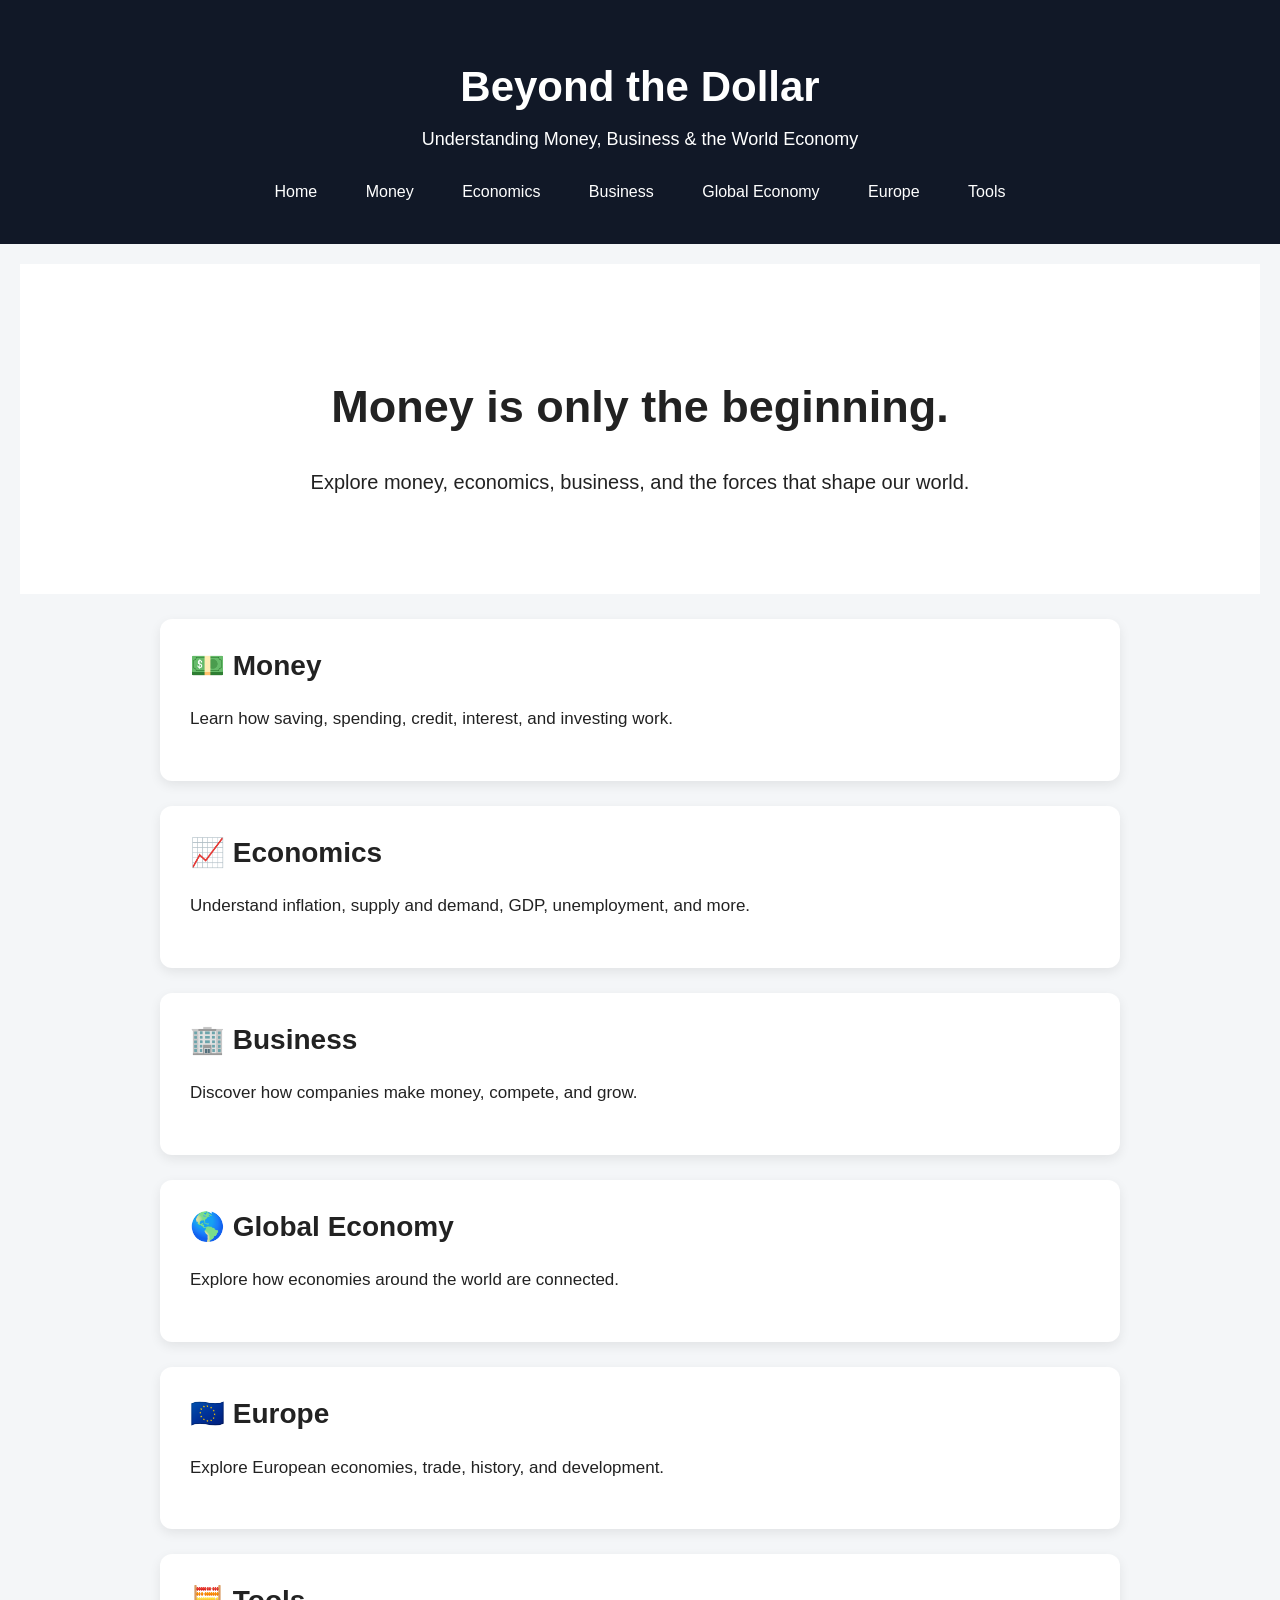
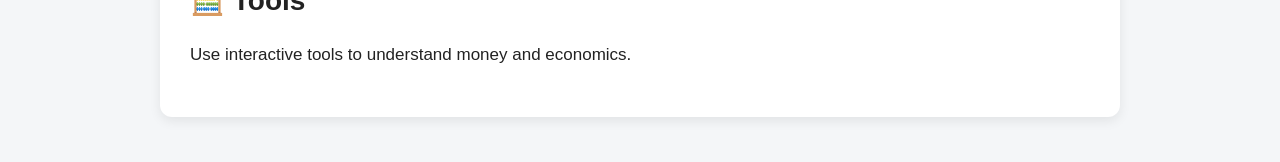
==== index.html @ 26385736 "Add files via upload" ====
<!DOCTYPE html>
<html lang="en">

<head>
    <meta charset="UTF-8">
    <meta name="viewport" content="width=device-width, initial-scale=1.0">

    <title>Beyond the Dollar</title>

    <link rel="stylesheet" href="style.css">
</head>

<body>

    <header>

    <h1>Beyond the Dollar</h1>

    <p>Understanding Money, Business & the World Economy</p>

    <nav>
    <a href="index.html">Home</a>
    <a href="money.html">Money</a>
    <a href="economics.html">Economics</a>
    <a href="business.html">Business</a>
    <a href="global.html">Global Economy</a>
    <a href="europe.html">Europe</a>
    <a href="tools.html">Tools</a>
</nav>

</header>

    <main>

        <section class="hero">
            <h2>Money is only the beginning.</h2>

            <p>
                Explore money, economics, business,
                and the forces that shape our world.
            </p>
        </section>

       <a href="money.html" class="card">
    <h2>💵 Money</h2>
    <p>
        Learn how saving, spending, credit,
        interest, and investing work.
    </p>
</a>

        <a href="economics.html" class="card">
    <h2>📈 Economics</h2>
    <p>
        Understand inflation, supply and demand,
        GDP, unemployment, and more.
    </p>
</a>

        <a href="business.html" class="card">
    <h2>🏢 Business</h2>
    <p>
        Discover how companies make money,
        compete, and grow.
    </p>
</a>

       <a href="global.html" class="card">
    <h2>🌎 Global Economy</h2>
    <p>
        Explore how economies around the world
        are connected.
    </p>
</a>
        <a href="europe.html" class="card">
    <h2>🇪🇺 Europe</h2>
    <p>
        Explore European economies, trade,
        history, and development.
    </p>
</a>
        <section class="card">
            <h2>🧮 Tools</h2>
            <p>
                Use interactive tools to understand
                money and economics.
            </p>
        </section>

    </main>

</body>
</html>
---- style.css ----
body {
    margin: 0;
    font-family: Arial, sans-serif;
    background-color: #f4f6f8;
    color: #222;
}

header {
    background-color: #111827;
    color: white;
    text-align: center;
    padding: 35px;
}

header h1 {
    font-size: 42px;
    margin-bottom: 10px;
}

header p {
    font-size: 18px;
}

.hero {
    background-color: white;
    text-align: center;
    padding: 80px 20px;
}

.hero h2 {
    font-size: 45px;
}

.hero p {
    font-size: 20px;
}
main {
    padding: 20px;
}
.card {
    background-color: white;
    padding: 30px;
    margin: 25px auto;
    max-width: 900px;
    border-radius: 12px;
    box-shadow: 0 4px 12px rgba(0, 0, 0, 0.08);
}

.card h2 {
    font-size: 28px;
    margin-top: 0;
}

.card h3 {
    font-size: 21px;
    margin-top: 25px;
}

.card p {
    font-size: 17px;
    line-height: 1.7;
}

nav {
    margin-top: 25px;
}

nav a {
    display: inline-block;
    color: white;
    text-decoration: none;
    margin: 0 8px;
    padding: 8px 14px;
    border-radius: 6px;
    font-size: 16px;
}

nav a:hover {
    background-color: #374151;
}

nav a:hover {
    text-decoration: underline;
}

.card {
    transition: transform 0.2s, box-shadow 0.2s;
}

a.card {
    display: block;
    color: inherit;
    text-decoration: none;
}

a.card:hover {
    transform: translateY(-4px);
    box-shadow: 0 8px 20px rgba(0, 0, 0, 0.12);
}

input {
    display: block;
    width: 250px;
    padding: 10px;
    margin-bottom: 15px;
    border: 1px solid #d1d5db;
    border-radius: 6px;
    font-size: 16px;
}

button {
    padding: 10px 20px;
    background-color: #111827;
    color: white;
    border: none;
    border-radius: 6px;
    font-size: 16px;
    cursor: pointer;
}

button:hover {
    background-color: #374151;
}

#result {
    font-size: 20px;
    font-weight: bold;
}
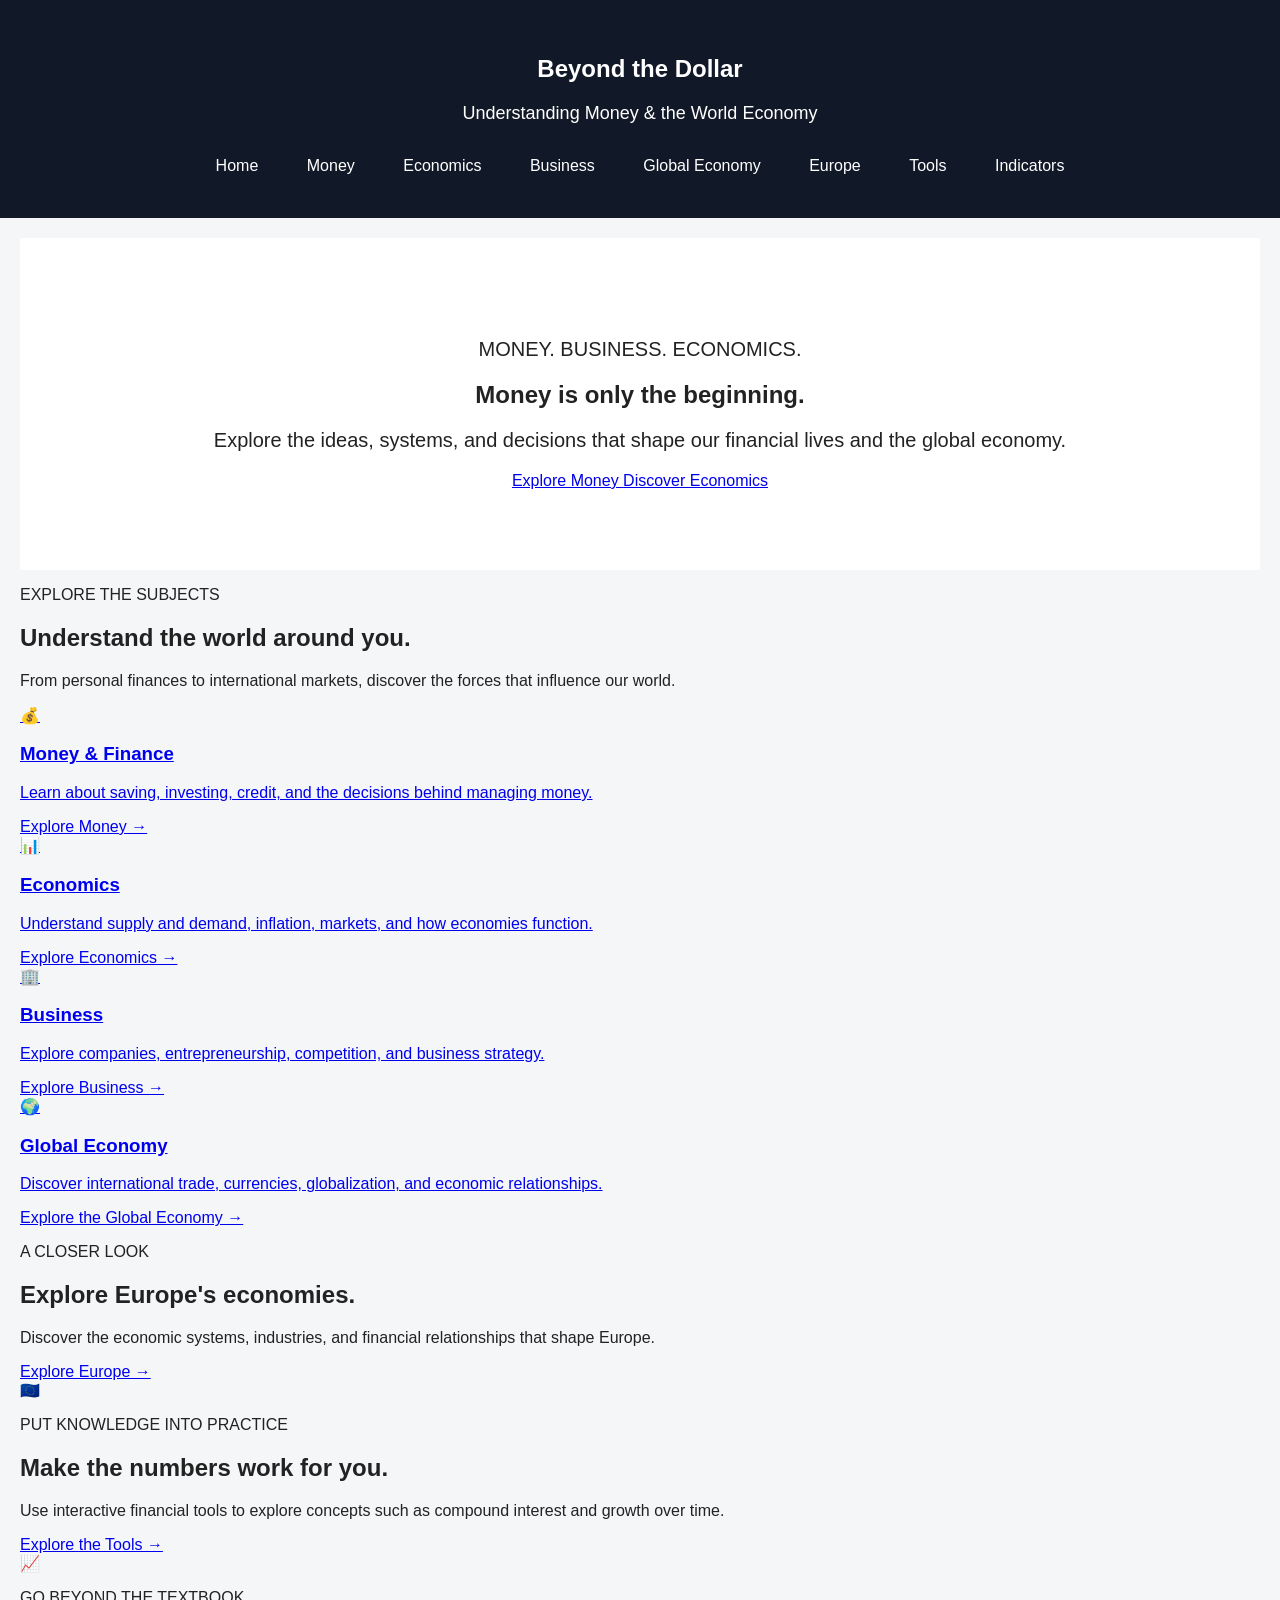
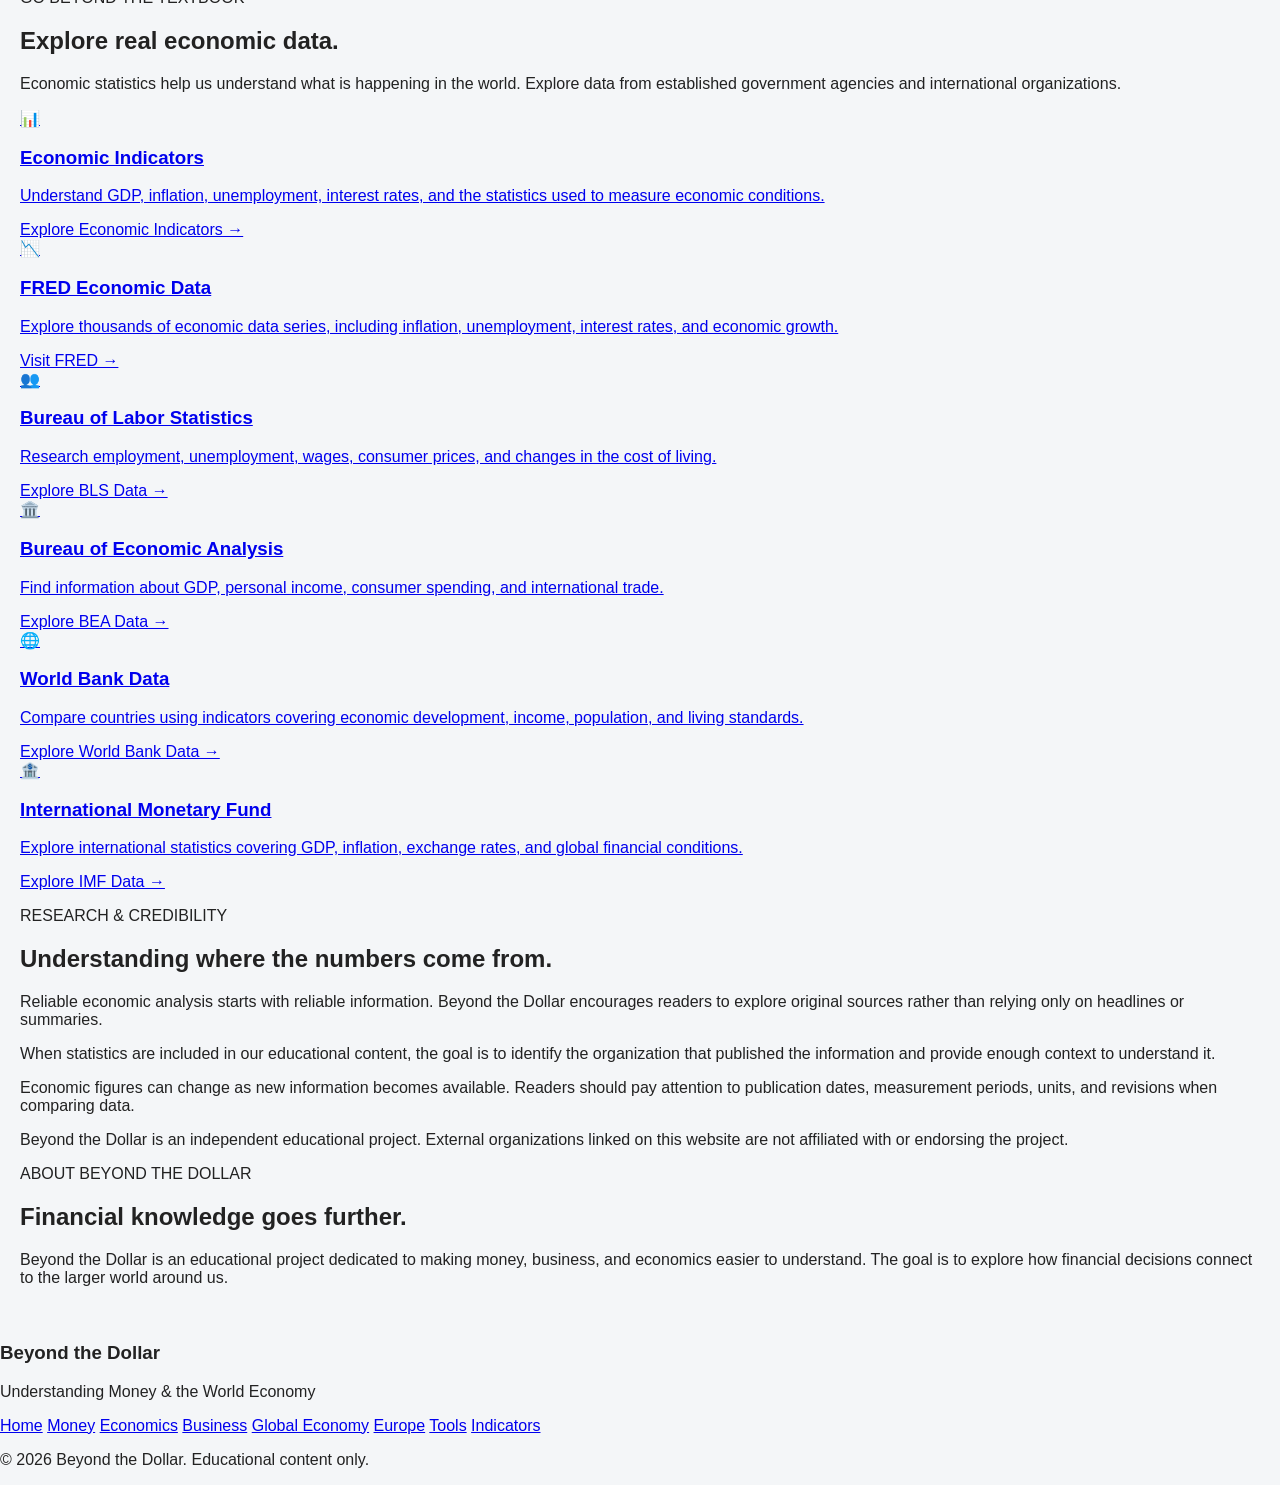
==== commit 22f19fd6: "Add files via upload" ====
--- a/index.html
+++ b/index.html
@@ -1,94 +1,318 @@
+
 <!DOCTYPE html>
 <html lang="en">
-
 <head>
     <meta charset="UTF-8">
     <meta name="viewport" content="width=device-width, initial-scale=1.0">
-
-    <title>Beyond the Dollar</title>
-
+    <meta name="description" content="Beyond the Dollar explores money, economics, business, and the global economy through educational resources, financial tools, and reliable economic data.">
+    <title>Beyond the Dollar | Understanding Money & the World Economy</title>
     <link rel="stylesheet" href="style.css">
 </head>
 
 <body>
 
     <header>
-
-    <h1>Beyond the Dollar</h1>
-
-    <p>Understanding Money, Business & the World Economy</p>
-
-    <nav>
-    <a href="index.html">Home</a>
-    <a href="money.html">Money</a>
-    <a href="economics.html">Economics</a>
-    <a href="business.html">Business</a>
-    <a href="global.html">Global Economy</a>
-    <a href="europe.html">Europe</a>
-    <a href="tools.html">Tools</a>
-</nav>
-
-</header>
+        <div class="header-content">
+            <div class="brand">
+                <h2>Beyond the Dollar</h2>
+                <p>Understanding Money & the World Economy</p>
+            </div>
+
+            <nav>
+                <a href="index.html" class="active">Home</a>
+                <a href="money.html">Money</a>
+                <a href="economics.html">Economics</a>
+                <a href="business.html">Business</a>
+                <a href="global.html">Global Economy</a>
+                <a href="europe.html">Europe</a>
+                <a href="tools.html">Tools</a>
+                <a href="indicators.html">Indicators</a>
+            </nav>
+        </div>
+    </header>
 
     <main>
 
+        <!-- HERO SECTION -->
         <section class="hero">
-            <h2>Money is only the beginning.</h2>
-
-            <p>
-                Explore money, economics, business,
-                and the forces that shape our world.
-            </p>
-        </section>
-
-       <a href="money.html" class="card">
-    <h2>💵 Money</h2>
-    <p>
-        Learn how saving, spending, credit,
-        interest, and investing work.
-    </p>
-</a>
-
-        <a href="economics.html" class="card">
-    <h2>📈 Economics</h2>
-    <p>
-        Understand inflation, supply and demand,
-        GDP, unemployment, and more.
-    </p>
-</a>
-
-        <a href="business.html" class="card">
-    <h2>🏢 Business</h2>
-    <p>
-        Discover how companies make money,
-        compete, and grow.
-    </p>
-</a>
-
-       <a href="global.html" class="card">
-    <h2>🌎 Global Economy</h2>
-    <p>
-        Explore how economies around the world
-        are connected.
-    </p>
-</a>
-        <a href="europe.html" class="card">
-    <h2>🇪🇺 Europe</h2>
-    <p>
-        Explore European economies, trade,
-        history, and development.
-    </p>
-</a>
-        <section class="card">
-            <h2>🧮 Tools</h2>
-            <p>
-                Use interactive tools to understand
-                money and economics.
+            <div class="hero-content">
+                <p class="eyebrow">MONEY. BUSINESS. ECONOMICS.</p>
+
+                <h1>Money is only the beginning.</h1>
+
+                <p>
+                    Explore the ideas, systems, and decisions that shape
+                    our financial lives and the global economy.
+                </p>
+
+                <div class="hero-actions">
+                    <a href="money.html" class="primary-link">
+                        Explore Money
+                    </a>
+
+                    <a href="economics.html" class="secondary-link">
+                        Discover Economics
+                    </a>
+                </div>
+            </div>
+        </section>
+
+        <!-- TOPICS SECTION -->
+        <section class="home-section">
+            <div class="section-heading">
+                <p class="eyebrow">EXPLORE THE SUBJECTS</p>
+                <h2>Understand the world around you.</h2>
+                <p>
+                    From personal finances to international markets,
+                    discover the forces that influence our world.
+                </p>
+            </div>
+
+            <div class="topic-grid">
+
+                <a href="money.html" class="topic-card">
+                    <div class="topic-icon">💰</div>
+                    <h3>Money & Finance</h3>
+                    <p>
+                        Learn about saving, investing, credit,
+                        and the decisions behind managing money.
+                    </p>
+                    <span class="card-link">Explore Money →</span>
+                </a>
+
+                <a href="economics.html" class="topic-card">
+                    <div class="topic-icon">📊</div>
+                    <h3>Economics</h3>
+                    <p>
+                        Understand supply and demand, inflation,
+                        markets, and how economies function.
+                    </p>
+                    <span class="card-link">Explore Economics →</span>
+                </a>
+
+                <a href="business.html" class="topic-card">
+                    <div class="topic-icon">🏢</div>
+                    <h3>Business</h3>
+                    <p>
+                        Explore companies, entrepreneurship,
+                        competition, and business strategy.
+                    </p>
+                    <span class="card-link">Explore Business →</span>
+                </a>
+
+                <a href="global.html" class="topic-card">
+                    <div class="topic-icon">🌍</div>
+                    <h3>Global Economy</h3>
+                    <p>
+                        Discover international trade, currencies,
+                        globalization, and economic relationships.
+                    </p>
+                    <span class="card-link">Explore the Global Economy →</span>
+                </a>
+
+            </div>
+        </section>
+
+        <!-- EUROPE FEATURE -->
+        <section class="feature-section">
+            <div class="feature-content">
+                <p class="eyebrow">A CLOSER LOOK</p>
+                <h2>Explore Europe's economies.</h2>
+                <p>
+                    Discover the economic systems, industries,
+                    and financial relationships that shape Europe.
+                </p>
+                <a href="europe.html" class="primary-link">
+                    Explore Europe →
+                </a>
+            </div>
+
+            <div class="feature-icon">🇪🇺</div>
+        </section>
+
+        <!-- TOOLS FEATURE -->
+        <section class="tools-section">
+            <div class="tools-content">
+                <p class="eyebrow">PUT KNOWLEDGE INTO PRACTICE</p>
+                <h2>Make the numbers work for you.</h2>
+                <p>
+                    Use interactive financial tools to explore
+                    concepts such as compound interest and growth over time.
+                </p>
+                <a href="tools.html" class="primary-link">
+                    Explore the Tools →
+                </a>
+            </div>
+
+            <div class="tools-icon">📈</div>
+        </section>
+
+        <!-- RESEARCH AND DATA SECTION -->
+        <section class="home-section">
+            <div class="section-heading">
+                <p class="eyebrow">GO BEYOND THE TEXTBOOK</p>
+                <h2>Explore real economic data.</h2>
+                <p>
+                    Economic statistics help us understand what is happening
+                    in the world. Explore data from established government
+                    agencies and international organizations.
+                </p>
+            </div>
+
+            <div class="topic-grid">
+
+                <a href="indicators.html" class="topic-card">
+                    <div class="topic-icon">📊</div>
+                    <h3>Economic Indicators</h3>
+                    <p>
+                        Understand GDP, inflation, unemployment, interest rates,
+                        and the statistics used to measure economic conditions.
+                    </p>
+                    <span class="card-link">Explore Economic Indicators →</span>
+                </a>
+
+                <a href="https://fred.stlouisfed.org/"
+                   class="topic-card"
+                   target="_blank"
+                   rel="noopener noreferrer">
+
+                    <div class="topic-icon">📉</div>
+                    <h3>FRED Economic Data</h3>
+                    <p>
+                        Explore thousands of economic data series,
+                        including inflation, unemployment, interest rates,
+                        and economic growth.
+                    </p>
+                    <span class="card-link">Visit FRED →</span>
+                </a>
+
+                <a href="https://www.bls.gov/data/"
+                   class="topic-card"
+                   target="_blank"
+                   rel="noopener noreferrer">
+
+                    <div class="topic-icon">👥</div>
+                    <h3>Bureau of Labor Statistics</h3>
+                    <p>
+                        Research employment, unemployment, wages,
+                        consumer prices, and changes in the cost of living.
+                    </p>
+                    <span class="card-link">Explore BLS Data →</span>
+                </a>
+
+                <a href="https://www.bea.gov/data"
+                   class="topic-card"
+                   target="_blank"
+                   rel="noopener noreferrer">
+
+                    <div class="topic-icon">🏛️</div>
+                    <h3>Bureau of Economic Analysis</h3>
+                    <p>
+                        Find information about GDP, personal income,
+                        consumer spending, and international trade.
+                    </p>
+                    <span class="card-link">Explore BEA Data →</span>
+                </a>
+
+                <a href="https://data.worldbank.org/"
+                   class="topic-card"
+                   target="_blank"
+                   rel="noopener noreferrer">
+
+                    <div class="topic-icon">🌐</div>
+                    <h3>World Bank Data</h3>
+                    <p>
+                        Compare countries using indicators covering
+                        economic development, income, population,
+                        and living standards.
+                    </p>
+                    <span class="card-link">Explore World Bank Data →</span>
+                </a>
+
+                <a href="https://data.imf.org/en"
+                   class="topic-card"
+                   target="_blank"
+                   rel="noopener noreferrer">
+
+                    <div class="topic-icon">🏦</div>
+                    <h3>International Monetary Fund</h3>
+                    <p>
+                        Explore international statistics covering
+                        GDP, inflation, exchange rates, and global
+                        financial conditions.
+                    </p>
+                    <span class="card-link">Explore IMF Data →</span>
+                </a>
+
+            </div>
+        </section>
+
+        <!-- METHODOLOGY SECTION -->
+        <section class="about-section">
+            <p class="eyebrow">RESEARCH & CREDIBILITY</p>
+            <h2>Understanding where the numbers come from.</h2>
+
+            <p>
+                Reliable economic analysis starts with reliable information.
+                Beyond the Dollar encourages readers to explore original
+                sources rather than relying only on headlines or summaries.
+            </p>
+
+            <p>
+                When statistics are included in our educational content,
+                the goal is to identify the organization that published
+                the information and provide enough context to understand it.
+            </p>
+
+            <p>
+                Economic figures can change as new information becomes
+                available. Readers should pay attention to publication dates,
+                measurement periods, units, and revisions when comparing data.
+            </p>
+
+            <p>
+                Beyond the Dollar is an independent educational project.
+                External organizations linked on this website are not
+                affiliated with or endorsing the project.
+            </p>
+        </section>
+
+        <!-- ABOUT SECTION -->
+        <section class="about-section">
+            <p class="eyebrow">ABOUT BEYOND THE DOLLAR</p>
+            <h2>Financial knowledge goes further.</h2>
+            <p>
+                Beyond the Dollar is an educational project dedicated
+                to making money, business, and economics easier to understand.
+                The goal is to explore how financial decisions connect
+                to the larger world around us.
             </p>
         </section>
 
     </main>
+
+    <!-- FOOTER -->
+    <footer class="site-footer">
+        <div>
+            <h3>Beyond the Dollar</h3>
+            <p>Understanding Money & the World Economy</p>
+        </div>
+
+        <div class="footer-links">
+            <a href="index.html">Home</a>
+            <a href="money.html">Money</a>
+            <a href="economics.html">Economics</a>
+            <a href="business.html">Business</a>
+            <a href="global.html">Global Economy</a>
+            <a href="europe.html">Europe</a>
+            <a href="tools.html">Tools</a>
+            <a href="indicators.html">Indicators</a>
+        </div>
+
+        <p class="copyright">
+            © 2026 Beyond the Dollar. Educational content only.
+        </p>
+    </footer>
 
 </body>
 </html>
-
